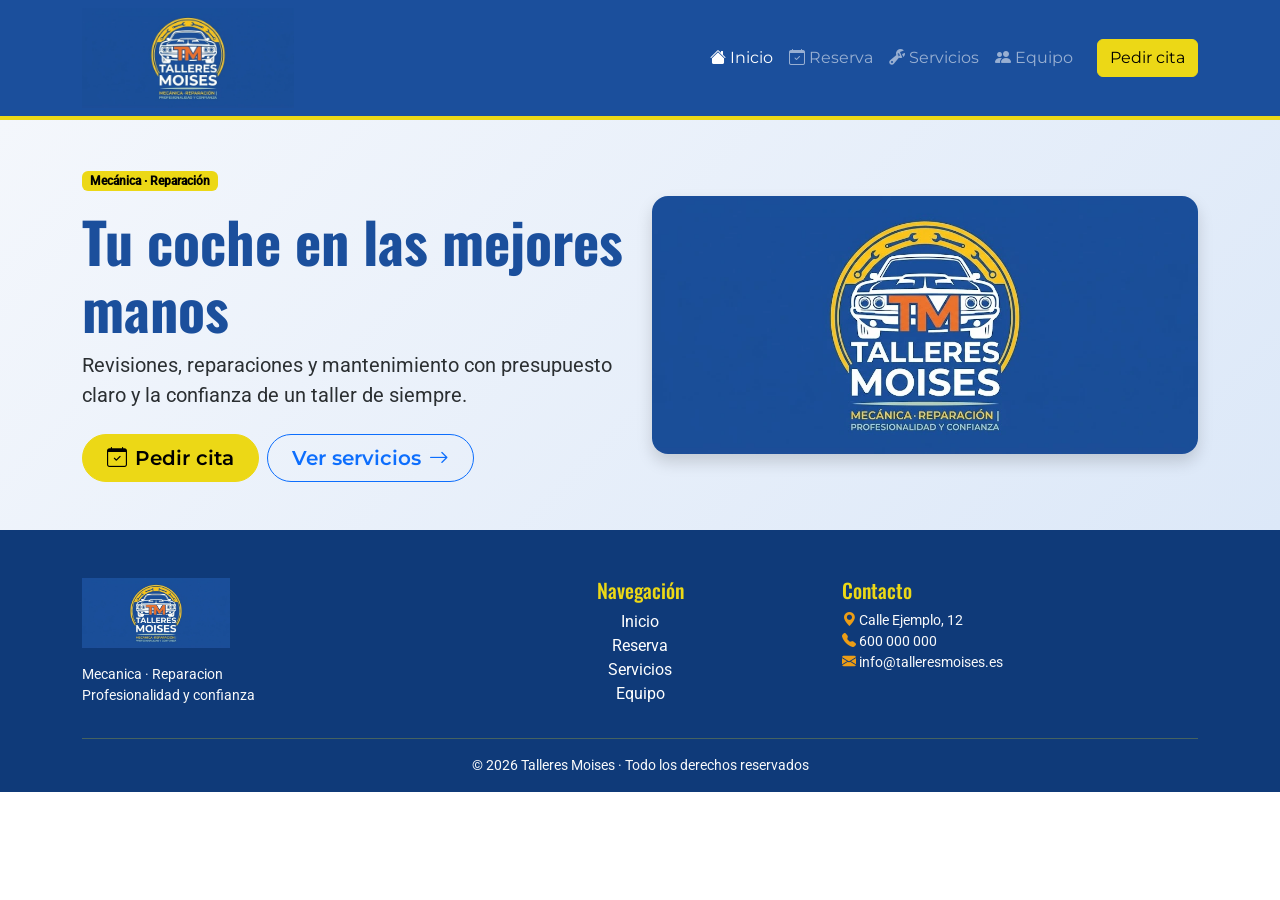
==== index.html @ dfa96df0 "Actualizado el readme y añadido mas css necesario para la lading page y body de la landing" ====
<!DOCTYPE html>
<html lang="es">
<head>
  <meta charset="UTF-8">
  <meta name="viewport" content="width=device-width, initial-scale=1">
  <title>Talleres Moises</title>
  <link rel="icon" href="img/favicon/favicon.ico" sizes="any">
  <link rel="icon" type="image/png" sizes="32x32" href="img/favicon/favicon-32.png">
  <link rel="apple-touch-icon" href="img/favicon/apple-touch-icon.png">
  <link href="https://cdn.jsdelivr.net/npm/bootstrap@5.3.3/dist/css/bootstrap.min.css" rel="stylesheet">
  <link href="https://cdn.jsdelivr.net/npm/bootstrap-icons@1.11.3/font/bootstrap-icons.min.css" rel="stylesheet">
  <link href="css/style.css" rel="stylesheet">
</head>
<body>

    <nav class="navbar navbar-expand-lg navbar-dark bg-primary">
        <div class = "container">
            <a class ="navbar-brand" href="index.html">
                <img src="img/logo/logo.webp" alt="Talleres Moises" height="156">
            </a>

            <button class= "navbar-toggler" type= "button"
                data-bs-toggle= "collapse" data-bs-target= "#menuPrincipal"
                aria-controls = "menuPrincipal" aria-expanded="false"
                aria-label = "Abrir menú">
            <span class="navbar-toggler-icon"></span>
            </button>

            <div class="collapse navbar-collapse" id="menuPrincipal">
                <ul class="navbar-nav ms-auto mb-2 mb-lg-0">
                    <li class="nav-item">
                        <a class="nav-link active" href="index.html">
                            <i class="bi bi-house-fill"></i> Inicio
                        </a>
                    </li>
                    <li class="nav-item">
                        <a class="nav-link" href="reserva.html">
                            <i class="bi bi-calendar-check"></i> Reserva
                        </a>
                    </li>
                    <li class="nav-item">
                        <a class="nav-link" href="servicios.html">
                            <i class="bi bi-wrench-adjustable"></i> Servicios
                        </a>
                    </li>
                    <li class="nav-item">
                        <a class="nav-link" href="equipo.html">
                            <i class="bi bi-people-fill"></i> Equipo
                        </a>
                    </li>
                </ul>

                <a class="btn btn-secondary ms-lg-3 d-none d-lg-inline-block" href="reserva.html">
                    Pedir cita
                </a>
            </div>
        </div>
    </nav>

  <main>

      <section class="hero py-5">
          <div class="container">
            <div class="row align-items-center gy-4">
              <div class="col-12 col-lg-6 text-center text-lg-start">
                  <span class="badge text-bg-secondary mb-3">Mecánica · Reparación</span>
                  <h1 class="display-4 fw-bold text-primary">Tu coche en las mejores manos</h1>
                  <p class="lead mb-4 text-secondary-emphasis">
                      Revisiones, reparaciones y mantenimiento con presupuesto claro y la confianza de un taller de siempre.
                  </p>
                  <div class="d-grid d-sm-flex gap-2 justify-content-center justify-content-lg-start">
                      <a class="btn btn-secondary btn-lg btn-hero px-4 fw-semibold" href="reserva.html">
                          <i class="bi bi-calendar-check me-2"></i>Pedir cita
                      </a>
                      <a class="btn btn-outline-primary btn-lg btn-hero px-4 fw-semibold" href="servicios.html">
                          Ver servicios<i class="bi bi-arrow-right ms-2"></i>
                      </a>
                  </div>
              </div>

              <div class="col-lg-6 d-none d-lg-block text-center">
                  <img src="img/logo/logo.webp" class="img-fluid rounded-4 shadow" alt="Talleres Moises">
              </div>
            </div>
          </div>
      </section>

  </main>

  <footer class="bg-dark text-light pt-5 pb-3">
      <div class="container">
          <div class="row gy-4">
              <div class="col-12 col-md-4 text-center text-md-start">
                  <img src="img/logo/logo.webp" alt="Talleres Moises" height="70" class="mb-3">
                  <p class="small mb-0">Mecanica · Reparacion<br>Profesionalidad y confianza</p>
              </div>

              <div class="col-6 col-md-4 text-md-center">
                  <h5 class="text-secondary">Navegación</h5>
                  <ul class="list-unstyled">
                      <li><a class="footer-link" href="index.html">Inicio</a></li>
                      <li><a class="footer-link" href="reserva.html">Reserva</a></li>
                      <li><a class="footer-link" href="servicios.html">Servicios</a></li>
                      <li><a class="footer-link" href="equipo.html">Equipo</a></li>
                  </ul>
              </div>

              <div class="col-6 col-md-4">
                  <h5 class="text-secondary">Contacto</h5>
                  <ul class="list-unstyled small">
                      <li><i class="bi bi-geo-alt-fill text-warning"></i> Calle Ejemplo, 12</li>
                      <li><i class="bi bi-telephone-fill text-warning"></i> 600 000 000</li>
                      <li><i class="bi bi-envelope-fill text-warning"></i> info@talleresmoises.es</li>
                  </ul>
              </div>
          </div>

          <hr class="border-secondary">
          <p class="text-center small mb-0">
              &copy; 2026 Talleres Moises · Todo los derechos reservados
          </p>
      </div>
  </footer>

  <script src="https://cdn.jsdelivr.net/npm/bootstrap@5.3.3/dist/js/bootstrap.bundle.min.js"></script>
  <script src="js/codigo.js"></script>
</body>
</html>
---- css/style.css ----
@font-face {
  font-family: 'Montserrat';
  font-weight: 400;
  font-style: normal;
  font-display: swap;
  src: url('../fonts/Montserrat-Regular.woff') format('woff');
}

@font-face {
  font-family: 'Montserrat';
  font-weight: 600;
  font-style: normal;
  font-display: swap;
  src: url('../fonts/Montserrat-SemiBold.woff') format('woff');
}

@font-face {
  font-family: 'Oswald';
  font-weight: 500;
  font-style: normal;
  font-display: swap;
  src: url('../fonts/Oswald-Medium.woff') format('woff');
}

@font-face {
  font-family: 'Oswald';
  font-weight: 700;
  font-style: normal;
  font-display: swap;
  src: url('../fonts/Oswald-Bold.woff') format('woff');
}

@font-face {
  font-family: 'Roboto';
  font-weight: 400;
  font-style: normal;
  font-display: swap;
  src: url('../fonts/Roboto-Regular.woff') format('woff');
}

@font-face {
  font-family: 'Roboto';
  font-weight: 500;
  font-style: normal;
  font-display: swap;
  src: url('../fonts/Roboto-Medium.woff') format('woff');
}

:root {
  --bs-primary: #1B4F9C;
  --bs-primary-rgb: 27, 79, 156;
  --bs-secondary: #ECD816;
  --bs-secondary-rgb: 236, 216, 22;
  --bs-info: #531CA1;
  --bs-info-rgb: 83, 28, 161;
  --bs-warning: #EC9D16;
  --bs-warning-rgb: 236, 157, 22;
  --bs-dark: #0F3A79;
  --bs-dark-rgb: 15, 58, 121;
  --bs-body-font-family: 'Roboto', sans-serif;
}

/* ===== Botones y badge con la paleta ===== */
.btn-secondary {
  --bs-btn-color: #000;
  --bs-btn-bg: #ECD816;
  --bs-btn-border-color: #ECD816;
  --bs-btn-hover-color: #000;
  --bs-btn-hover-bg: #d4c014;
  --bs-btn-hover-border-color: #d4c014;
  --bs-btn-active-color: #000;
  --bs-btn-active-bg: #c2af12;
  --bs-btn-active-border-color: #c2af12;
}

h1, h2, h3, h4, h5, h6 { font-family: 'Oswald', sans-serif; }
.navbar, .btn { font-family: 'Montserrat', sans-serif; }


.navbar {
  border-bottom: 4px solid var(--bs-secondary);
}

.navbar-brand {
    padding: 0;
}

.navbar-brand img {
    height: 100px;
}

.footer-link{
    color: #fff;
    text-decoration: none;
}

.hero {
  background: linear-gradient(135deg, #f4f7fc 0%, #dce8f8 100%);
}

.btn-hero {
  border-radius: 50rem;
  transition: transform .2s ease, box-shadow .2s ease;
}

.btn-hero:hover {
  transform: translateY(-3px);
  box-shadow: 0 .5rem 1rem rgba(15, 58, 121, .25);
}

.btn-hero .bi-arrow-right {
  transition: transform .2s ease;
}

.btn-hero:hover .bi-arrow-right {
  transform: translateX(4px);
}

.footer-link:hover{
    color: var(--bs-secondary);
}

.text-bg-secondary {
    color: #000 !important;
}
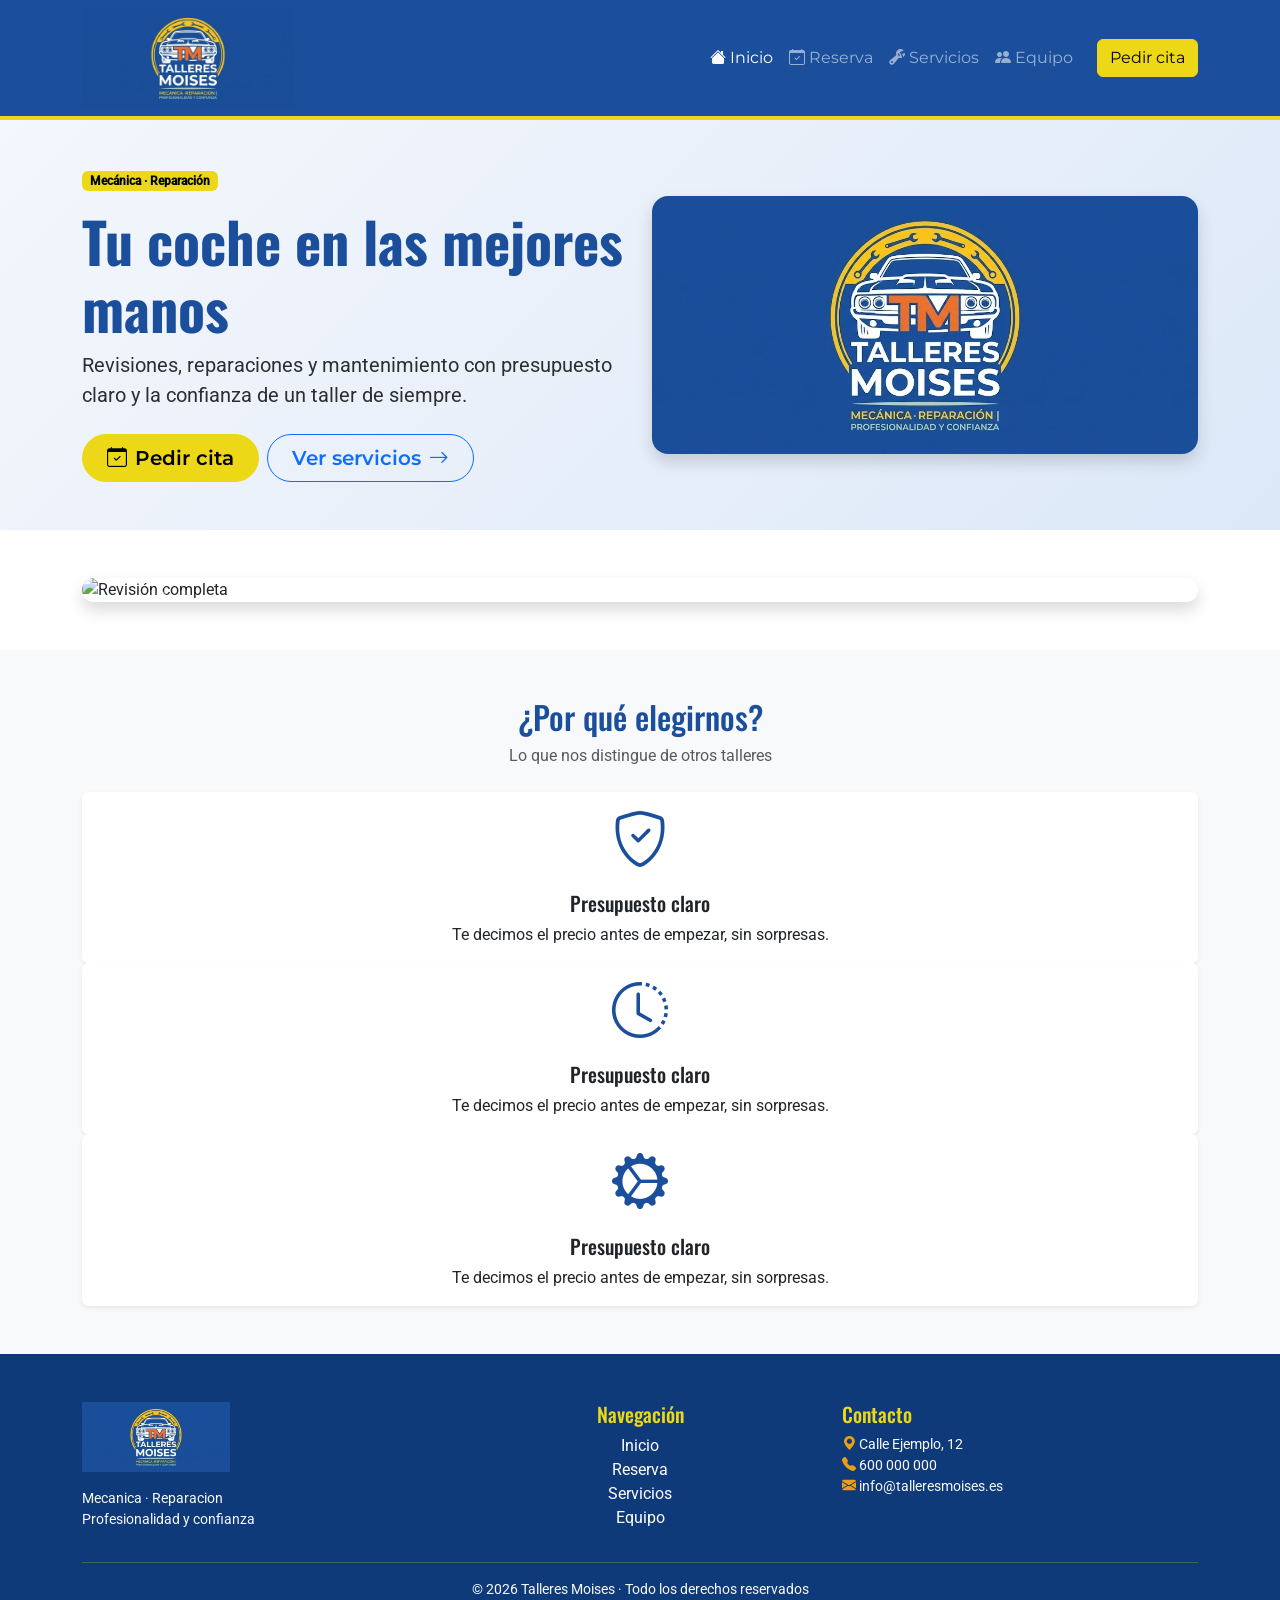
==== commit 4f465ec8: "Añadido el carrusel y unas cards sobre porque elegirnos" ====
--- a/index.html
+++ b/index.html
@@ -85,6 +85,103 @@
           </div>
       </section>
 
+
+      <section class="py-5">
+          <div class="container">
+              <div id="carruselPromos" class="carousel slide shadow rounded-4 overflow-hidden" data-bs-ride="carousel">
+
+
+                  <div class="carousel-indicators">
+                      <button type="button" data-bs-target="#carruselPromos" data-bs-slide-to="0" class="active" aria-current="true" aria-label="Diapositiva 1"></button>
+                      <button type="button" data-bs-target="#carruselPromos" data-bs-slide-to="1" aria-label="Diapositiva 2"></button>
+                      <button type="button" data-bs-target="#carruselPromos" data-bs-slide-to="2" aria-label="Diapositiva 3"></button>
+                  </div>
+
+
+                  <div class="carousel-inner">
+
+                      <div class="carousel-item active">
+                          <img src="https://picsum.photos/1200/500?random=1" class="d-block w-100" alt="Revisión completa">
+                          <div class="carousel-caption d-none d-md-block">
+                              <h2>Revisión completa</h2>
+                              <p>Más de 30 puntos de control para viajar tranquilo.</p>
+                          </div>
+                      </div>
+
+                      <div class="carousel-item">
+                          <img src="https://picsum.photos/1200/500?random=2" class="d-block w-100" alt="Frenos y neumáticos">
+                          <div class="carousel-caption d-none d-md-block">
+                              <h2>Frenos y neumáticos</h2>
+                              <p>Tu seguridad es lo primero.</p>
+                          </div>
+                      </div>
+
+                      <div class="carousel-item">
+                          <img src="https://picsum.photos/1200/500?random=3" class="d-block w-100" alt="Diagnosis electrónica">
+                          <div class="carousel-caption d-none d-md-block">
+                              <h2>Diagnosis electrónica</h2>
+                              <p>Detectamos la avería a la primera.</p>
+                          </div>
+                      </div>
+
+                  </div>
+
+
+                  <button class="carousel-control-prev" type="button" data-bs-target="#carruselPromos" data-bs-slide="prev">
+                      <span class="carousel-control-prev-icon" aria-hidden="true"></span>
+                      <span class="visually-hidden">Anterior</span>
+                  </button>
+                  <button class="carousel-control-next" type="button" data-bs-target="#carruselPromos" data-bs-slide="next">
+                      <span class="carousel-control-next-icon" aria-hidden="true"></span>
+                      <span class="visually-hidden">Siguiente</span>
+                  </button>
+
+              </div>
+          </div>
+      </section>
+
+      <section class="py-5 bg-light">
+          <div class="container">
+              <h2 class="text-center text-primary mb-2">¿Por qué elegirnos?</h2>
+              <p class="text-center text-body-secondary mb-5">Lo que nos distingue de otros talleres</p>
+
+              <div class="row row-cols-1 row-cols-md-2 row-cols-lg-4 g-4"></div>
+
+              <div class="col">
+                  <div class="card h-100 text-center shadow-sm border-0">
+                      <div class="card-body">
+                          <i class="bi bi-shield-check display-4 text-primary"></i>
+                          <h3 class="h5 card-title mt-3">Presupuesto claro</h3>
+                          <p class="card-text">Te decimos el precio antes de empezar, sin sorpresas.</p>
+                      </div>
+                  </div>
+              </div>
+
+              <div class="col">
+                  <div class="card h-100 text-center shadow-sm border-0">
+                      <div class="card-body">
+                          <i class="bi bi-clock-history display-4 text-primary"></i>
+                          <h3 class="h5 card-title mt-3">Presupuesto claro</h3>
+                          <p class="card-text">Te decimos el precio antes de empezar, sin sorpresas.</p>
+                      </div>
+                  </div>
+              </div>
+
+
+              <div class="col">
+                  <div class="card h-100 text-center shadow-sm border-0">
+                      <div class="card-body">
+                          <i class="bi bi-gear-wide-connected display-4 text-primary"></i>
+                          <h3 class="h5 card-title mt-3">Presupuesto claro</h3>
+                          <p class="card-text">Te decimos el precio antes de empezar, sin sorpresas.</p>
+                      </div>
+                  </div>
+              </div>
+
+          </div>
+      </section>
+
+
   </main>
 
   <footer class="bg-dark text-light pt-5 pb-3">
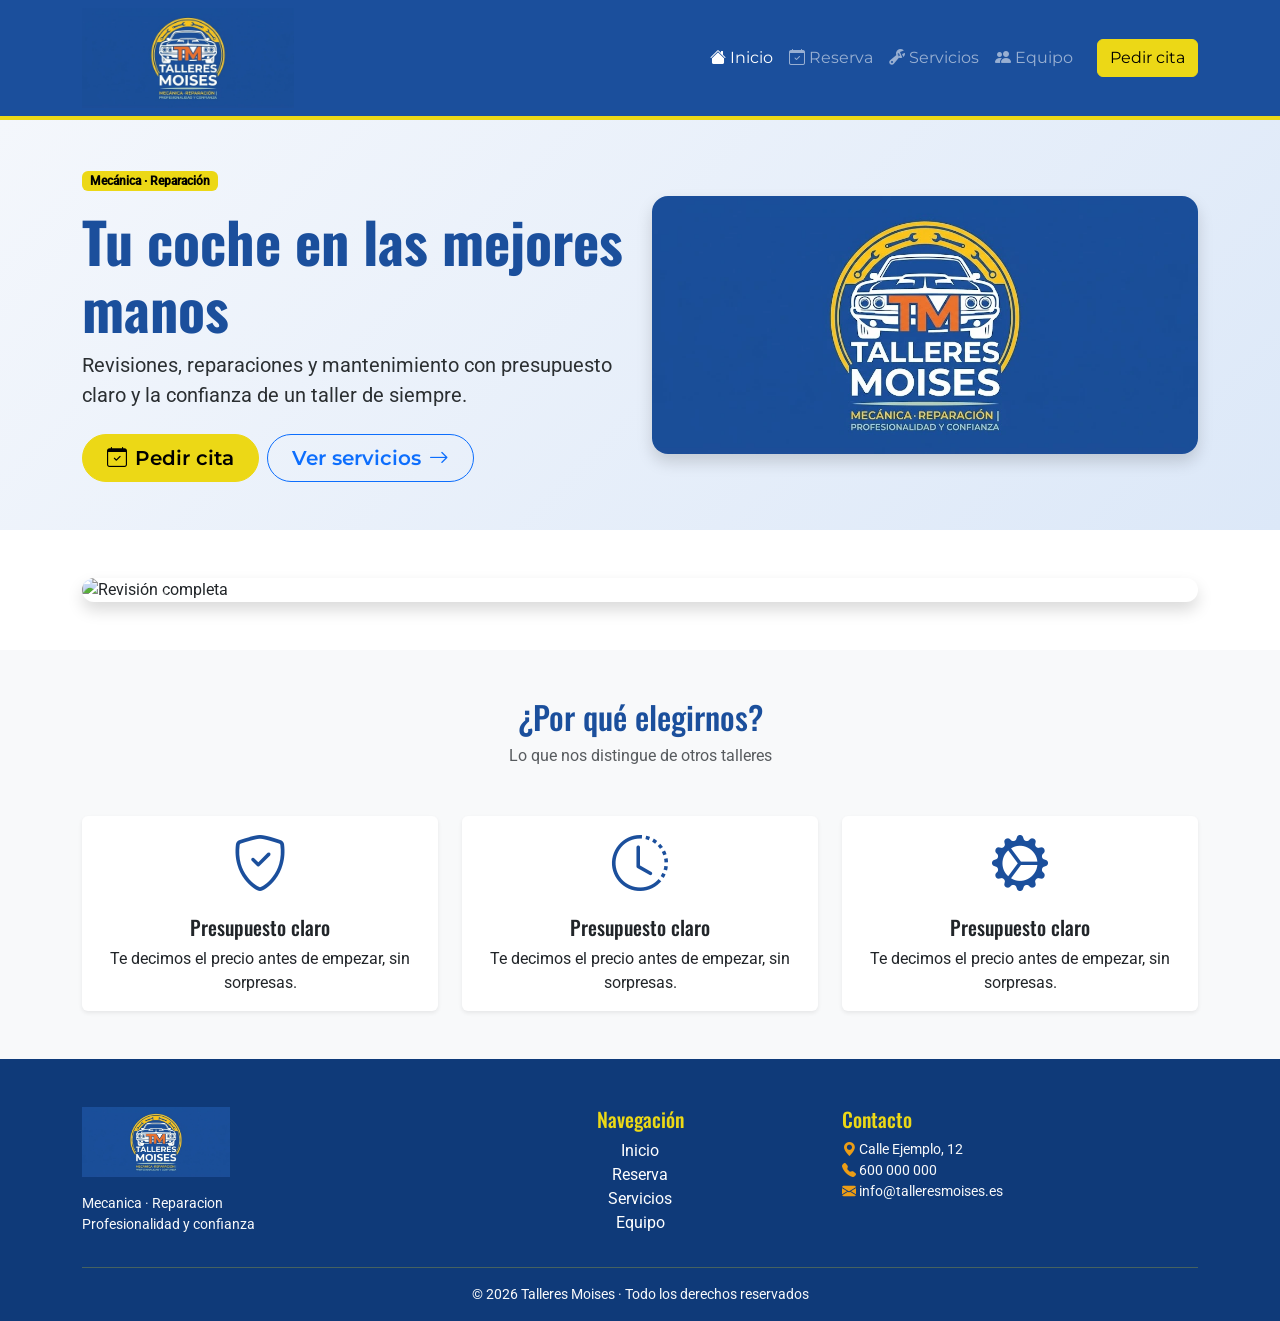
==== commit 101ef35c: "Añadido las cards correctamente y arregladas, tambien añadido el css para hacer la animación de esta" ====
--- a/index.html
+++ b/index.html
@@ -145,42 +145,39 @@
               <h2 class="text-center text-primary mb-2">¿Por qué elegirnos?</h2>
               <p class="text-center text-body-secondary mb-5">Lo que nos distingue de otros talleres</p>
 
-              <div class="row row-cols-1 row-cols-md-2 row-cols-lg-4 g-4"></div>
-
-              <div class="col">
-                  <div class="card h-100 text-center shadow-sm border-0">
-                      <div class="card-body">
-                          <i class="bi bi-shield-check display-4 text-primary"></i>
-                          <h3 class="h5 card-title mt-3">Presupuesto claro</h3>
-                          <p class="card-text">Te decimos el precio antes de empezar, sin sorpresas.</p>
-                      </div>
-                  </div>
-              </div>
-
-              <div class="col">
-                  <div class="card h-100 text-center shadow-sm border-0">
-                      <div class="card-body">
-                          <i class="bi bi-clock-history display-4 text-primary"></i>
-                          <h3 class="h5 card-title mt-3">Presupuesto claro</h3>
-                          <p class="card-text">Te decimos el precio antes de empezar, sin sorpresas.</p>
-                      </div>
-                  </div>
-              </div>
-
-
-              <div class="col">
-                  <div class="card h-100 text-center shadow-sm border-0">
-                      <div class="card-body">
-                          <i class="bi bi-gear-wide-connected display-4 text-primary"></i>
-                          <h3 class="h5 card-title mt-3">Presupuesto claro</h3>
-                          <p class="card-text">Te decimos el precio antes de empezar, sin sorpresas.</p>
-                      </div>
-                  </div>
-              </div>
-
+              <div class="row row-cols-1 row-cols-md-2 row-cols-lg-3 g-4">
+                  <div class="col">
+                      <div class="card card-porque h-100 text-center shadow-sm border-0">
+                          <div class="card-body">
+                              <i class="bi bi-shield-check display-4 text-primary"></i>
+                              <h3 class="h5 card-title mt-3">Presupuesto claro</h3>
+                              <p class="card-text">Te decimos el precio antes de empezar, sin sorpresas.</p>
+                          </div>
+                      </div>
+                  </div>
+
+                  <div class="col">
+                      <div class="card card-porque h-100 text-center shadow-sm border-0">
+                          <div class="card-body">
+                              <i class="bi bi-clock-history display-4 text-primary"></i>
+                              <h3 class="h5 card-title mt-3">Presupuesto claro</h3>
+                              <p class="card-text">Te decimos el precio antes de empezar, sin sorpresas.</p>
+                          </div>
+                      </div>
+                  </div>
+
+                  <div class="col">
+                      <div class="card card-porque h-100 text-center shadow-sm border-0">
+                          <div class="card-body">
+                              <i class="bi bi-gear-wide-connected display-4 text-primary"></i>
+                              <h3 class="h5 card-title mt-3">Presupuesto claro</h3>
+                              <p class="card-text">Te decimos el precio antes de empezar, sin sorpresas.</p>
+                          </div>
+                      </div>
+                  </div>
+              </div>
           </div>
       </section>
-
 
   </main>
 
--- a/css/style.css
+++ b/css/style.css
@@ -123,3 +123,22 @@
 .text-bg-secondary {
     color: #000 !important;
 }
+
+/* ===== Cards "Por qué elegirnos" ===== */
+.card-porque {
+  transition: transform .25s ease, box-shadow .25s ease;
+}
+
+.card-porque:hover {
+  transform: translateY(-8px);
+  box-shadow: 0 1rem 1.5rem rgba(15, 58, 121, .2) !important;
+}
+
+.card-porque .bi {
+  display: inline-block;
+  transition: transform .25s ease;
+}
+
+.card-porque:hover .bi {
+  transform: scale(1.2) rotate(-8deg);
+}
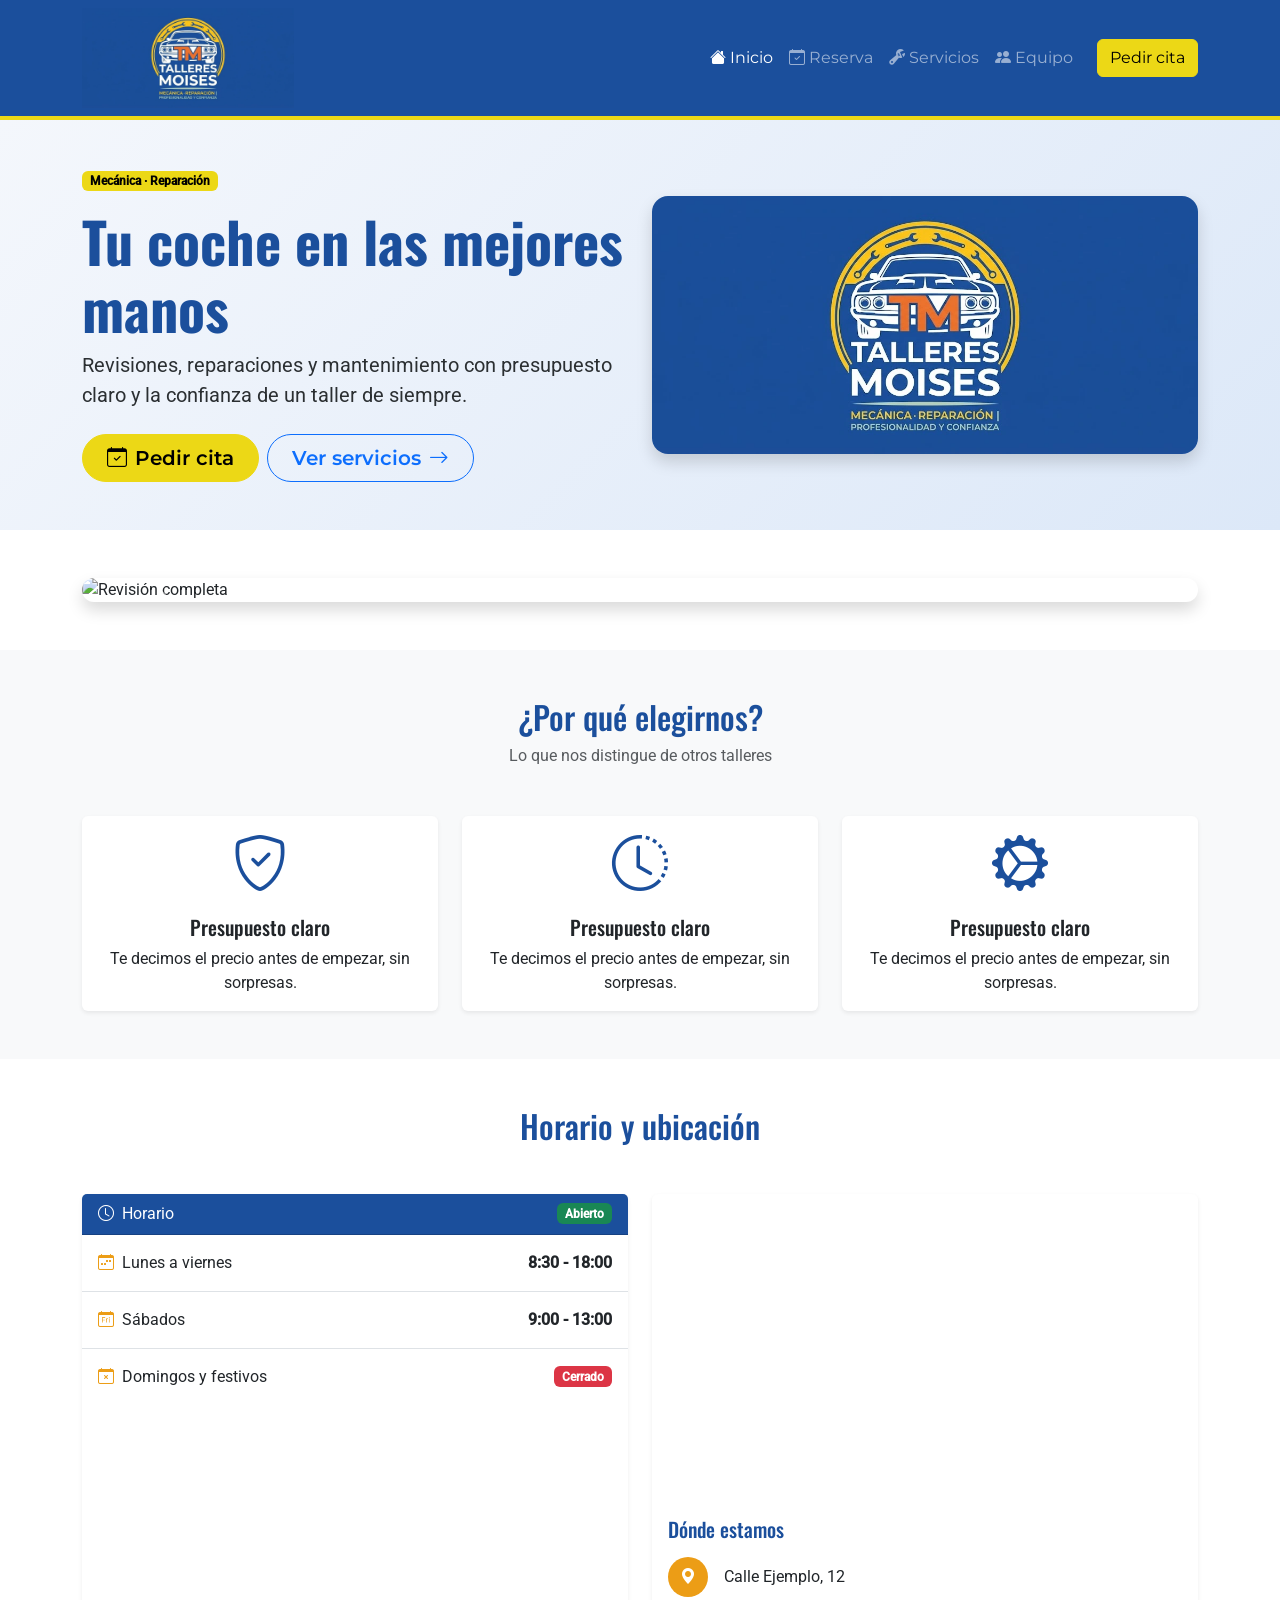
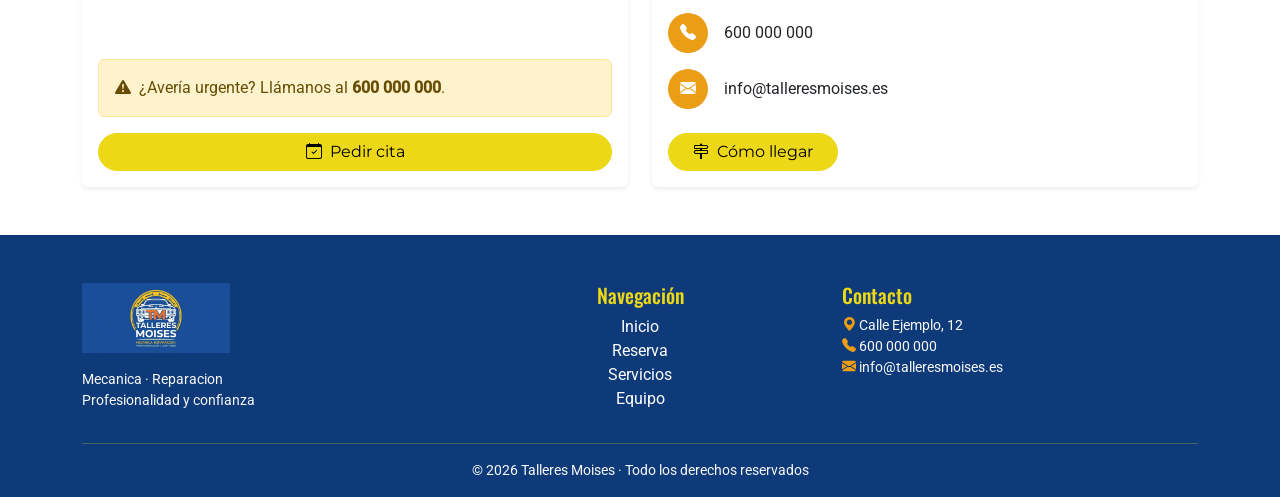
==== commit d42ea86c: "Añadido las cards de horario y ubicación con el css correspondiente" ====
--- a/index.html
+++ b/index.html
@@ -34,23 +34,23 @@
                         </a>
                     </li>
                     <li class="nav-item">
-                        <a class="nav-link" href="reserva.html">
+                        <a class="nav-link" href="pages/reserva.html">
                             <i class="bi bi-calendar-check"></i> Reserva
                         </a>
                     </li>
                     <li class="nav-item">
-                        <a class="nav-link" href="servicios.html">
+                        <a class="nav-link" href="pages/servicios.html">
                             <i class="bi bi-wrench-adjustable"></i> Servicios
                         </a>
                     </li>
                     <li class="nav-item">
-                        <a class="nav-link" href="equipo.html">
+                        <a class="nav-link" href="pages/equipo.html">
                             <i class="bi bi-people-fill"></i> Equipo
                         </a>
                     </li>
                 </ul>
 
-                <a class="btn btn-secondary ms-lg-3 d-none d-lg-inline-block" href="reserva.html">
+                <a class="btn btn-secondary ms-lg-3 d-none d-lg-inline-block" href="pages/reserva.html">
                     Pedir cita
                 </a>
             </div>
@@ -69,10 +69,10 @@
                       Revisiones, reparaciones y mantenimiento con presupuesto claro y la confianza de un taller de siempre.
                   </p>
                   <div class="d-grid d-sm-flex gap-2 justify-content-center justify-content-lg-start">
-                      <a class="btn btn-secondary btn-lg btn-hero px-4 fw-semibold" href="reserva.html">
+                      <a class="btn btn-secondary btn-lg btn-hero px-4 fw-semibold" href="pages/reserva.html">
                           <i class="bi bi-calendar-check me-2"></i>Pedir cita
                       </a>
-                      <a class="btn btn-outline-primary btn-lg btn-hero px-4 fw-semibold" href="servicios.html">
+                      <a class="btn btn-outline-primary btn-lg btn-hero px-4 fw-semibold" href="pages/servicios.html">
                           Ver servicios<i class="bi bi-arrow-right ms-2"></i>
                       </a>
                   </div>
@@ -179,6 +179,85 @@
           </div>
       </section>
 
+      <section class="py-5">
+          <div class="container">
+              <h2 class="text-center text-primary mb-5">Horario y ubicación</h2>
+
+              <div class="row g-4">
+                  <div class="col-12 col-lg-6">
+                      <div class="card h-100 shadow-sm border-0">
+
+                          <div class="card-header bg-primary text-white d-flex justify-content-between align-items-center">
+                              <span><i class="bi bi-clock me-2"></i>Horario</span>
+                              <span class="badge text-bg-success">Abierto</span>
+                          </div>
+
+                          <ul class="list-group list-group-flush">
+                              <li class="list-group-item d-flex justify-content-between align-items-center py-3">
+                                  <span><i class="bi bi-calendar-week text-warning me-2"></i>Lunes a viernes</span>
+                                  <span class="fw-semibold">8:30 - 18:00</span>
+                              </li>
+                              <li class="list-group-item d-flex justify-content-between align-items-center py-3">
+                                  <span><i class="bi bi-calendar-day text-warning me-2"></i>Sábados</span>
+                                  <span class="fw-semibold">9:00 - 13:00</span>
+                              </li>
+                              <li class="list-group-item d-flex justify-content-between align-items-center py-3">
+                                  <span><i class="bi bi-calendar-x text-warning me-2"></i>Domingos y festivos</span>
+                                  <span class="badge text-bg-danger">Cerrado</span>
+                              </li>
+                          </ul>
+
+                          <div class="card-body d-flex flex-column justify-content-end">
+                              <div class="alert alert-warning d-flex align-items-center" role="alert">
+                                  <i class="bi bi-exclamation-triangle-fill me-2"></i>
+                                  <div>¿Avería urgente? Llámanos al <strong>600 000 000</strong>.</div>
+                              </div>
+                              <a class="btn btn-secondary btn-hero px-4" href="pages/reserva.html">
+                                  <i class="bi bi-calendar-check me-2"></i>Pedir cita
+                              </a>
+                          </div>
+
+                      </div>
+                  </div>
+
+                  <div class="col-12 col-lg-6">
+                    <div class="card card-ubicacion h-100 shadow-sm border-0 overflow-hidden">
+
+                      <div class="ratio ratio-16x9">
+                        <iframe
+                          src="https://www.google.com/maps?q=Sevilla&output=embed"
+                          title="Mapa de Talleres Moises"
+                          loading="lazy"
+                          referrerpolicy="no-referrer-when-downgrade"
+                          allowfullscreen></iframe>
+                      </div>
+
+                      <div class="card-body">
+                        <h3 class="h5 text-primary mb-3">Dónde estamos</h3>
+
+                        <div class="d-flex align-items-center mb-3">
+                          <span class="icono-contacto me-3"><i class="bi bi-geo-alt-fill"></i></span>
+                          <span>Calle Ejemplo, 12</span>
+                        </div>
+                        <div class="d-flex align-items-center mb-3">
+                          <span class="icono-contacto me-3"><i class="bi bi-telephone-fill"></i></span>
+                          <span>600 000 000</span>
+                        </div>
+                        <div class="d-flex align-items-center mb-4">
+                          <span class="icono-contacto me-3"><i class="bi bi-envelope-fill"></i></span>
+                          <span>info@talleresmoises.es</span>
+                        </div>
+
+                        <a class="btn btn-secondary btn-hero px-4" href="https://www.google.com/maps" rel="noopener">
+                          <i class="bi bi-signpost-2 me-2"></i>Cómo llegar
+                        </a>
+                      </div>
+                    </div>
+                  </div>
+              </div>
+          </div>
+      </section>
+
   </main>
 
   <footer class="bg-dark text-light pt-5 pb-3">
@@ -193,9 +272,9 @@
                   <h5 class="text-secondary">Navegación</h5>
                   <ul class="list-unstyled">
                       <li><a class="footer-link" href="index.html">Inicio</a></li>
-                      <li><a class="footer-link" href="reserva.html">Reserva</a></li>
-                      <li><a class="footer-link" href="servicios.html">Servicios</a></li>
-                      <li><a class="footer-link" href="equipo.html">Equipo</a></li>
+                      <li><a class="footer-link" href="pages/reserva.html">Reserva</a></li>
+                      <li><a class="footer-link" href="pages/servicios.html">Servicios</a></li>
+                      <li><a class="footer-link" href="pages/equipo.html">Equipo</a></li>
                   </ul>
               </div>
 
--- a/css/style.css
+++ b/css/style.css
@@ -142,3 +142,40 @@
 .card-porque:hover .bi {
   transform: scale(1.2) rotate(-8deg);
 }
+
+.icono-contacto {
+  display: inline-flex;
+  align-items: center;
+  justify-content: center;
+  width: 2.5rem;
+  height: 2.5rem;
+  flex-shrink: 0;
+  border-radius: 50%;
+  background: var(--bs-warning);
+  color: #fff;
+  transition: transform .25s ease, background-color .25s ease;
+}
+
+.card-ubicacion .d-flex:hover .icono-contacto {
+  transform: scale(1.1);
+  background: var(--bs-primary);
+}
+
+/* ===== Ubicación ===== */
+.icono-contacto {
+  display: inline-flex;
+  align-items: center;
+  justify-content: center;
+  width: 2.5rem;
+  height: 2.5rem;
+  flex-shrink: 0;
+  border-radius: 50%;
+  background: var(--bs-warning);
+  color: #fff;
+  transition: transform .25s ease, background-color .25s ease;
+}
+
+.card-ubicacion .d-flex:hover .icono-contacto {
+  transform: scale(1.1);
+  background: var(--bs-primary);
+}
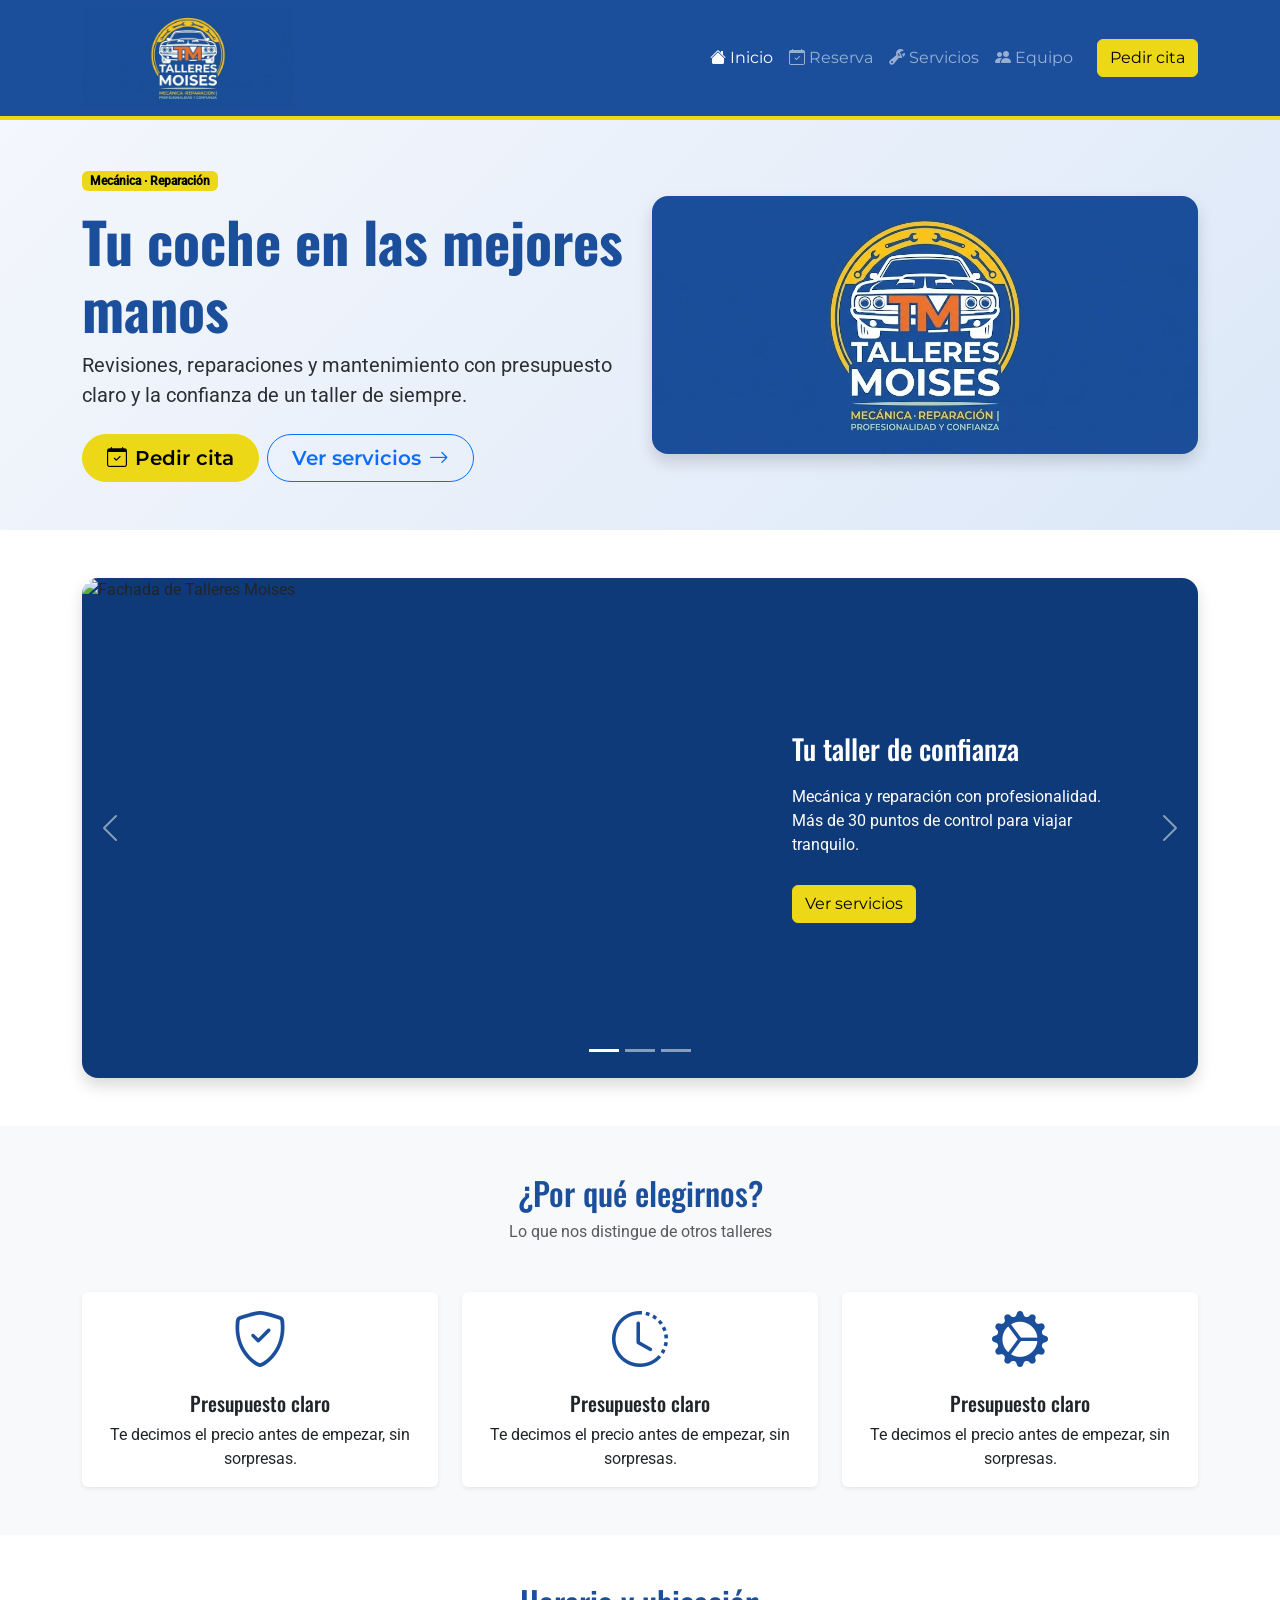
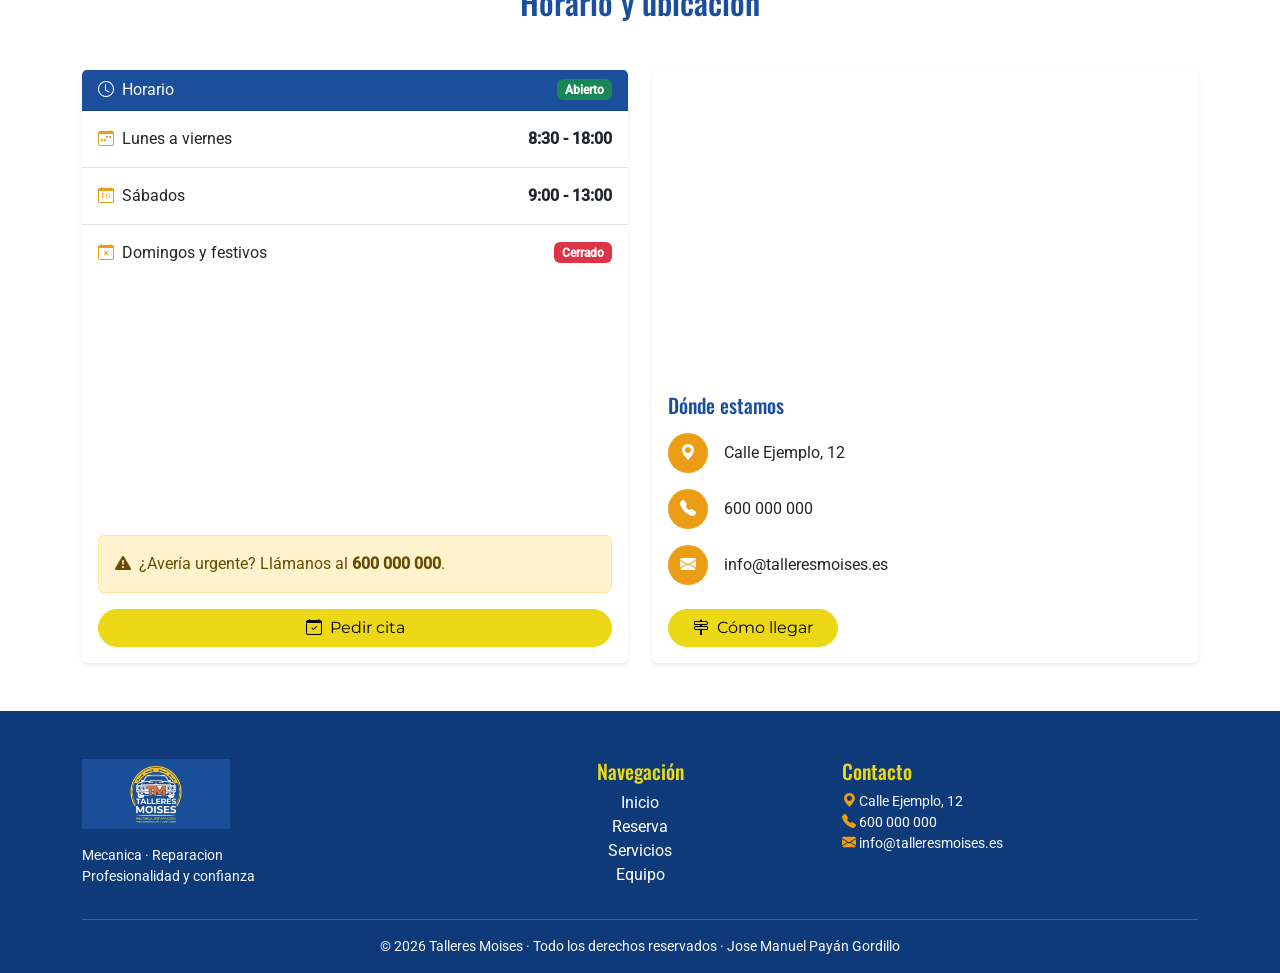
==== commit 11ad5d72: "Ajustado el carrusel y puesto nombre para el footer" ====
--- a/index.html
+++ b/index.html
@@ -58,7 +58,6 @@
     </nav>
 
   <main>
-
       <section class="hero py-5">
           <div class="container">
             <div class="row align-items-center gy-4">
@@ -100,32 +99,45 @@
 
                   <div class="carousel-inner">
 
-                      <div class="carousel-item active">
-                          <img src="https://picsum.photos/1200/500?random=1" class="d-block w-100" alt="Revisión completa">
-                          <div class="carousel-caption d-none d-md-block">
-                              <h2>Revisión completa</h2>
-                              <p>Más de 30 puntos de control para viajar tranquilo.</p>
-                          </div>
-                      </div>
-
-                      <div class="carousel-item">
-                          <img src="https://picsum.photos/1200/500?random=2" class="d-block w-100" alt="Frenos y neumáticos">
-                          <div class="carousel-caption d-none d-md-block">
-                              <h2>Frenos y neumáticos</h2>
-                              <p>Tu seguridad es lo primero.</p>
-                          </div>
-                      </div>
-
-                      <div class="carousel-item">
-                          <img src="https://picsum.photos/1200/500?random=3" class="d-block w-100" alt="Diagnosis electrónica">
-                          <div class="carousel-caption d-none d-md-block">
-                              <h2>Diagnosis electrónica</h2>
-                              <p>Detectamos la avería a la primera.</p>
-                          </div>
-                      </div>
-
-                  </div>
-
+                      <div class="carousel-item active" style="--slide-bg: url('img/landing/Talleres-Moisés_-Mecánica-Profesional-y-Confianza.jpg');">
+                          <div class="slide-grid">
+                              <div class="slide-img">
+                                  <img src="img/landing/Talleres-Moisés_-Mecánica-Profesional-y-Confianza.jpg" class="carousel-img" alt="Fachada de Talleres Moises">
+                              </div>
+                              <div class="slide-text">
+                                  <h2 class="h3">Tu taller de confianza</h2>
+                                  <p>Mecánica y reparación con profesionalidad. Más de 30 puntos de control para viajar tranquilo.</p>
+                                  <a href="pages/servicios.html" class="btn btn-secondary align-self-start">Ver servicios</a>
+                              </div>
+                          </div>
+                      </div>
+
+                      <div class="carousel-item" style="--slide-bg: url('img/landing/coche.jpg');">
+                          <div class="slide-grid">
+                              <div class="slide-img">
+                                  <img src="img/landing/coche.jpg" class="carousel-img" alt="Talleres Moises: reserva tu cita ahora">
+                              </div>
+                              <div class="slide-text">
+                                  <h2 class="h3">Reserva tu cita ahora</h2>
+                                  <p>Elige día y hora, y te decimos el precio antes de empezar, sin sorpresas.</p>
+                                  <a href="pages/reserva.html" class="btn btn-secondary align-self-start">Pedir cita</a>
+                              </div>
+                          </div>
+                      </div>
+
+                      <div class="carousel-item" style="--slide-bg: url('img/landing/mecanico.jpg');">
+                          <div class="slide-grid">
+                              <div class="slide-img">
+                                  <img src="img/landing/mecanico.jpg" class="carousel-img" alt="Talleres Moises: calidad y servicio para tu motor">
+                              </div>
+                              <div class="slide-text">
+                                  <h2 class="h3">Calidad y servicio para tu motor</h2>
+                                  <p>Cuidamos tu vehículo como si fuera nuestro. Diagnosis a la primera.</p>
+                                  <a href="pages/equipo.html" class="btn btn-secondary align-self-start">Conoce al equipo</a>
+                              </div>
+                          </div>
+                      </div>
+                  </div>
 
                   <button class="carousel-control-prev" type="button" data-bs-target="#carruselPromos" data-bs-slide="prev">
                       <span class="carousel-control-prev-icon" aria-hidden="true"></span>
@@ -290,12 +302,11 @@
 
           <hr class="border-secondary">
           <p class="text-center small mb-0">
-              &copy; 2026 Talleres Moises · Todo los derechos reservados
+              &copy; 2026 Talleres Moises · Todo los derechos reservados · Jose Manuel Payán Gordillo
           </p>
       </div>
   </footer>
 
   <script src="https://cdn.jsdelivr.net/npm/bootstrap@5.3.3/dist/js/bootstrap.bundle.min.js"></script>
-  <script src="js/codigo.js"></script>
 </body>
 </html>
--- a/css/style.css
+++ b/css/style.css
@@ -60,7 +60,6 @@
   --bs-body-font-family: 'Roboto', sans-serif;
 }
 
-/* ===== Botones y badge con la paleta ===== */
 .btn-secondary {
   --bs-btn-color: #000;
   --bs-btn-bg: #ECD816;
@@ -124,7 +123,6 @@
     color: #000 !important;
 }
 
-/* ===== Cards "Por qué elegirnos" ===== */
 .card-porque {
   transition: transform .25s ease, box-shadow .25s ease;
 }
@@ -161,7 +159,6 @@
   background: var(--bs-primary);
 }
 
-/* ===== Ubicación ===== */
 .icono-contacto {
   display: inline-flex;
   align-items: center;
@@ -179,3 +176,59 @@
   transform: scale(1.1);
   background: var(--bs-primary);
 }
+
+.slide-grid {
+  display: flex;
+  flex-direction: column;
+}
+
+.slide-img {
+  position: relative;
+  overflow: hidden;
+  background-color: var(--bs-dark);
+}
+
+.slide-img::before {
+  content: "";
+  position: absolute;
+  inset: -20px;
+  background: var(--slide-bg) center / cover no-repeat;
+  filter: blur(18px) brightness(.8);
+}
+
+.carousel-img {
+  position: relative;
+  display: block;
+  width: 100%;
+  height: 300px;
+  object-fit: contain;
+}
+
+.slide-text {
+  display: flex;
+  flex-direction: column;
+  justify-content: center;
+  gap: .75rem;
+  padding: 2rem 2.5rem 3.5rem;
+  color: #fff;
+  background-color: var(--bs-dark);
+}
+
+#carruselPromos .carousel-control-prev,
+#carruselPromos .carousel-control-next {
+  width: 3.5rem;
+  height: 300px;
+  bottom: auto;
+}
+
+@media (min-width: 992px) {
+  .slide-grid { flex-direction: row; }
+  .slide-img { flex: 0 0 60%; }
+  .slide-text { flex: 1; padding: 2rem 5rem 2rem 2.5rem; }
+  .carousel-img { height: 500px; }
+  #carruselPromos .carousel-control-prev,
+  #carruselPromos .carousel-control-next {
+    height: 100%;
+    bottom: 0;
+  }
+}
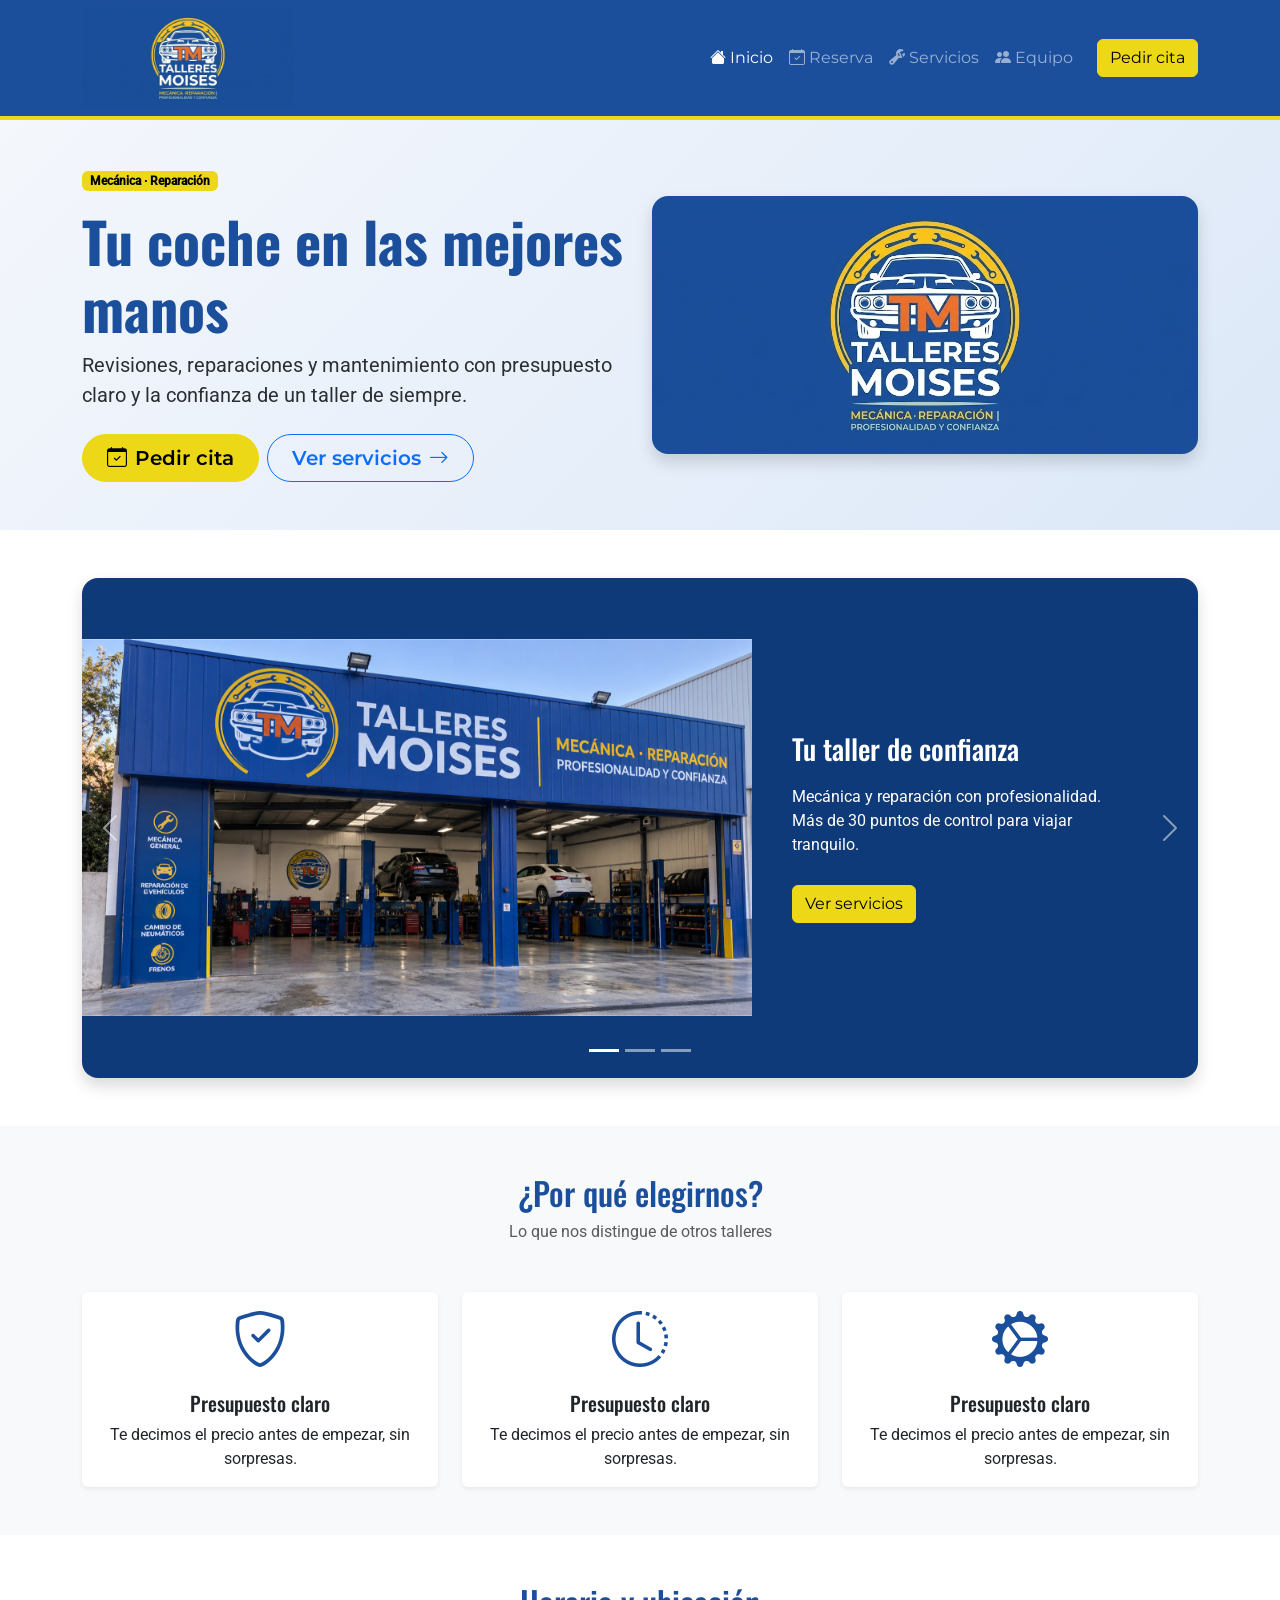
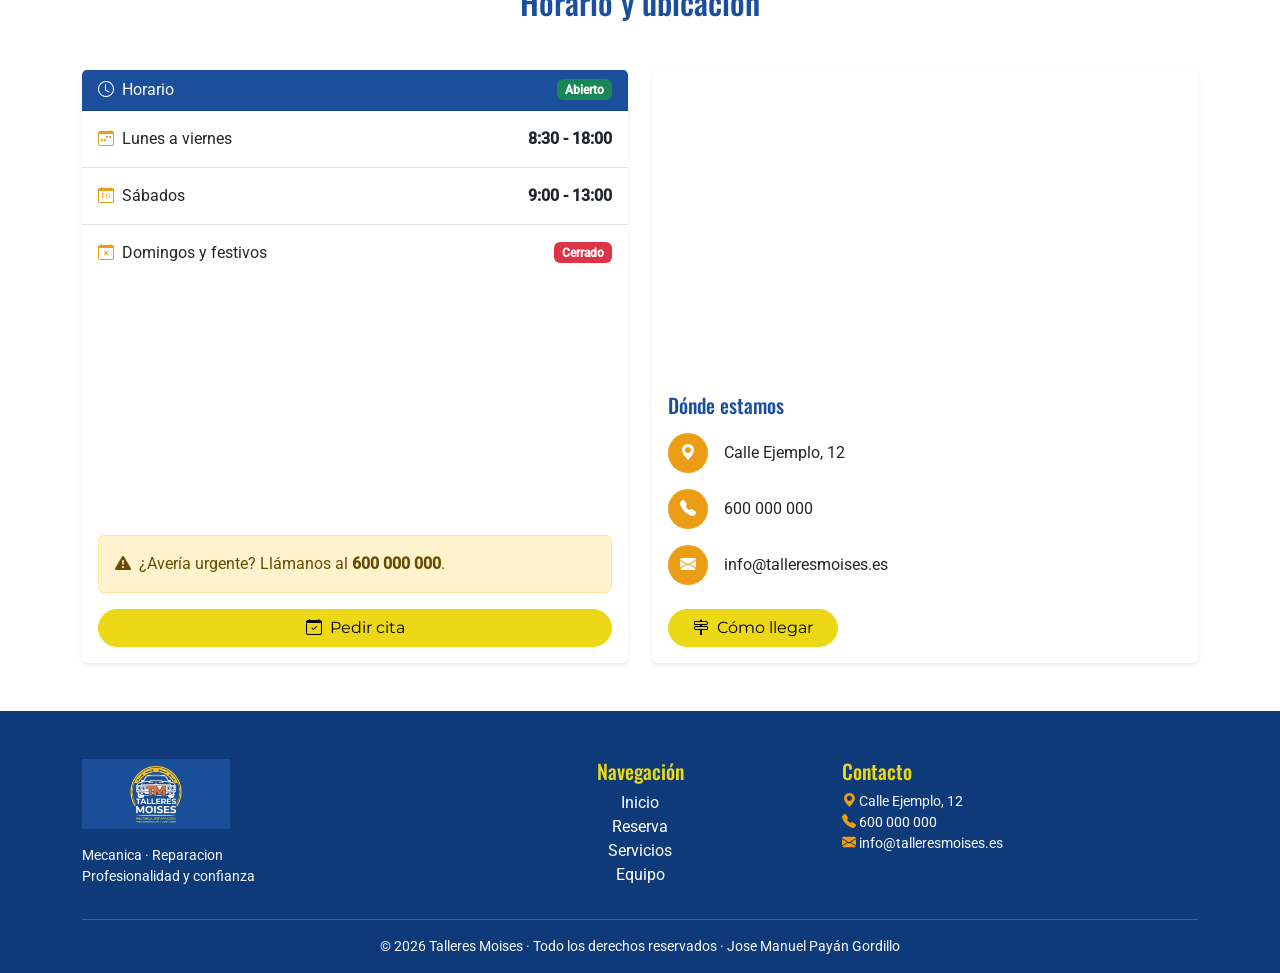
==== commit 645e1790: "Fix imagenes para cambiar de formato" ====
--- a/index.html
+++ b/index.html
@@ -112,10 +112,10 @@
                           </div>
                       </div>
 
-                      <div class="carousel-item" style="--slide-bg: url('img/landing/coche.jpg');">
+                      <div class="carousel-item" style="--slide-bg: url('img/landing/coche.webp');">
                           <div class="slide-grid">
                               <div class="slide-img">
-                                  <img src="img/landing/coche.jpg" class="carousel-img" alt="Talleres Moises: reserva tu cita ahora">
+                                  <img src="img/landing/coche.webp" class="carousel-img" alt="Talleres Moises: reserva tu cita ahora">
                               </div>
                               <div class="slide-text">
                                   <h2 class="h3">Reserva tu cita ahora</h2>
@@ -125,10 +125,10 @@
                           </div>
                       </div>
 
-                      <div class="carousel-item" style="--slide-bg: url('img/landing/mecanico.jpg');">
+                      <div class="carousel-item" style="--slide-bg: url('img/landing/mecanico.webp');">
                           <div class="slide-grid">
                               <div class="slide-img">
-                                  <img src="img/landing/mecanico.jpg" class="carousel-img" alt="Talleres Moises: calidad y servicio para tu motor">
+                                  <img src="img/landing/mecanico.webp" class="carousel-img" alt="Talleres Moises: calidad y servicio para tu motor">
                               </div>
                               <div class="slide-text">
                                   <h2 class="h3">Calidad y servicio para tu motor</h2>
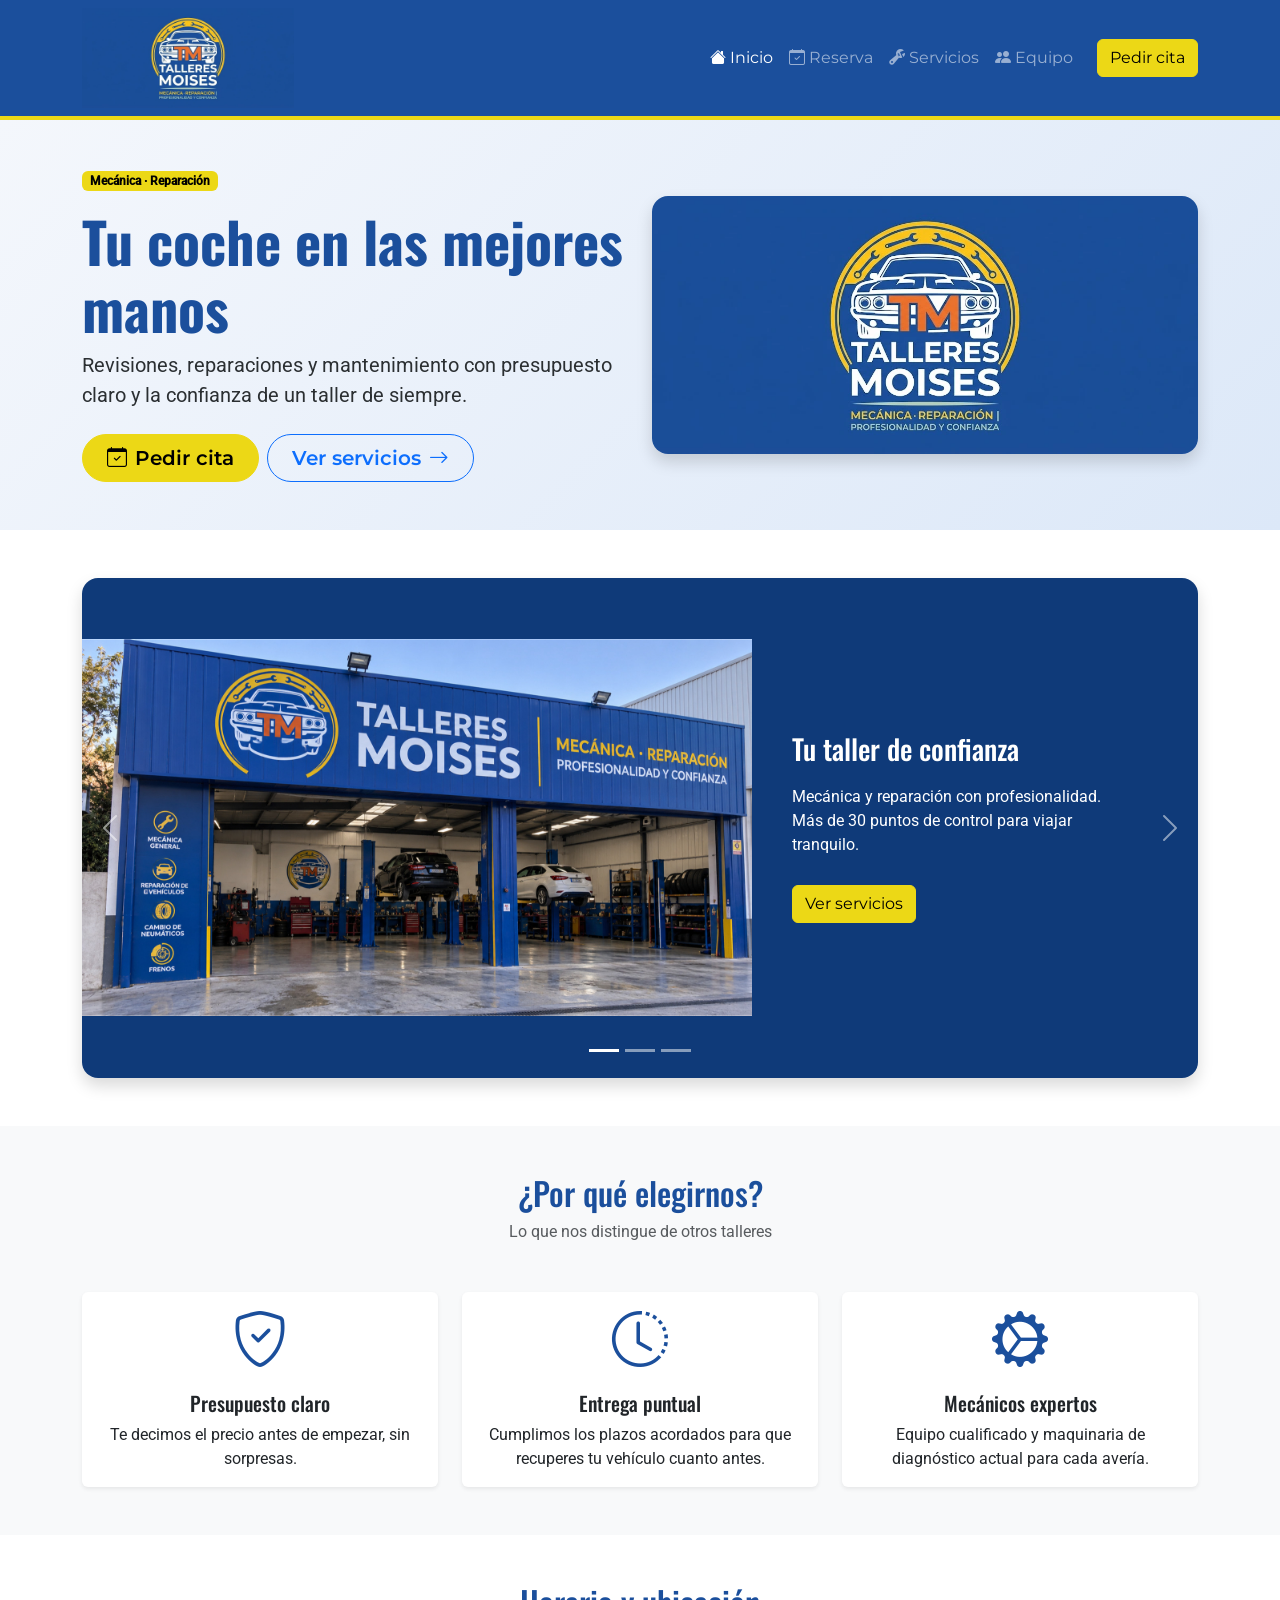
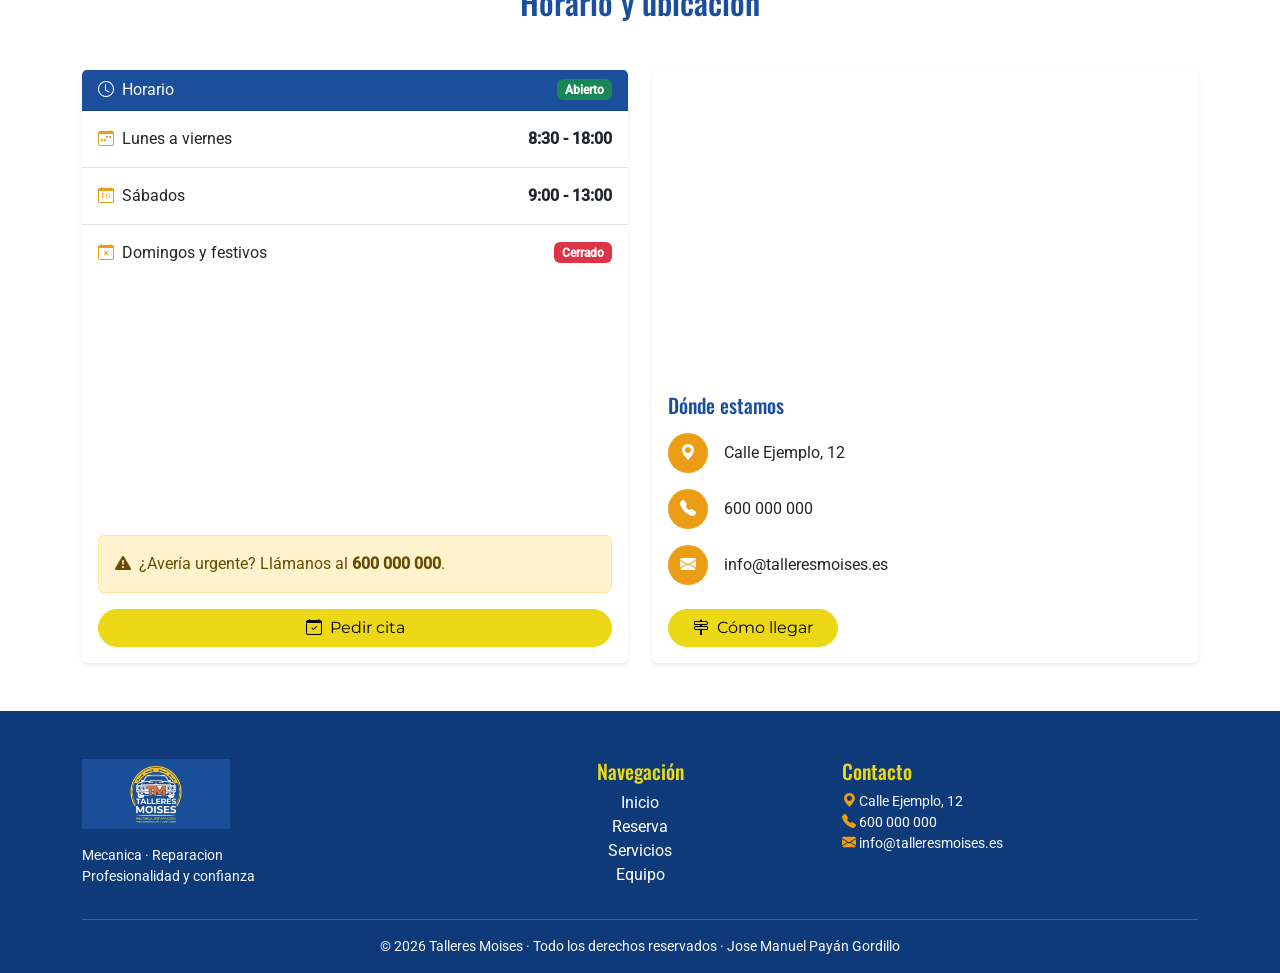
==== commit 7b873792: "Cambiado el duplicado de texto" ====
--- a/index.html
+++ b/index.html
@@ -172,8 +172,8 @@
                       <div class="card card-porque h-100 text-center shadow-sm border-0">
                           <div class="card-body">
                               <i class="bi bi-clock-history display-4 text-primary"></i>
-                              <h3 class="h5 card-title mt-3">Presupuesto claro</h3>
-                              <p class="card-text">Te decimos el precio antes de empezar, sin sorpresas.</p>
+                              <h3 class="h5 card-title mt-3">Entrega puntual</h3>
+                              <p class="card-text">Cumplimos los plazos acordados para que recuperes tu vehículo cuanto antes.</p>
                           </div>
                       </div>
                   </div>
@@ -182,8 +182,8 @@
                       <div class="card card-porque h-100 text-center shadow-sm border-0">
                           <div class="card-body">
                               <i class="bi bi-gear-wide-connected display-4 text-primary"></i>
-                              <h3 class="h5 card-title mt-3">Presupuesto claro</h3>
-                              <p class="card-text">Te decimos el precio antes de empezar, sin sorpresas.</p>
+                              <h3 class="h5 card-title mt-3">Mecánicos expertos</h3>
+                              <p class="card-text">Equipo cualificado y maquinaria de diagnóstico actual para cada avería.</p>
                           </div>
                       </div>
                   </div>
